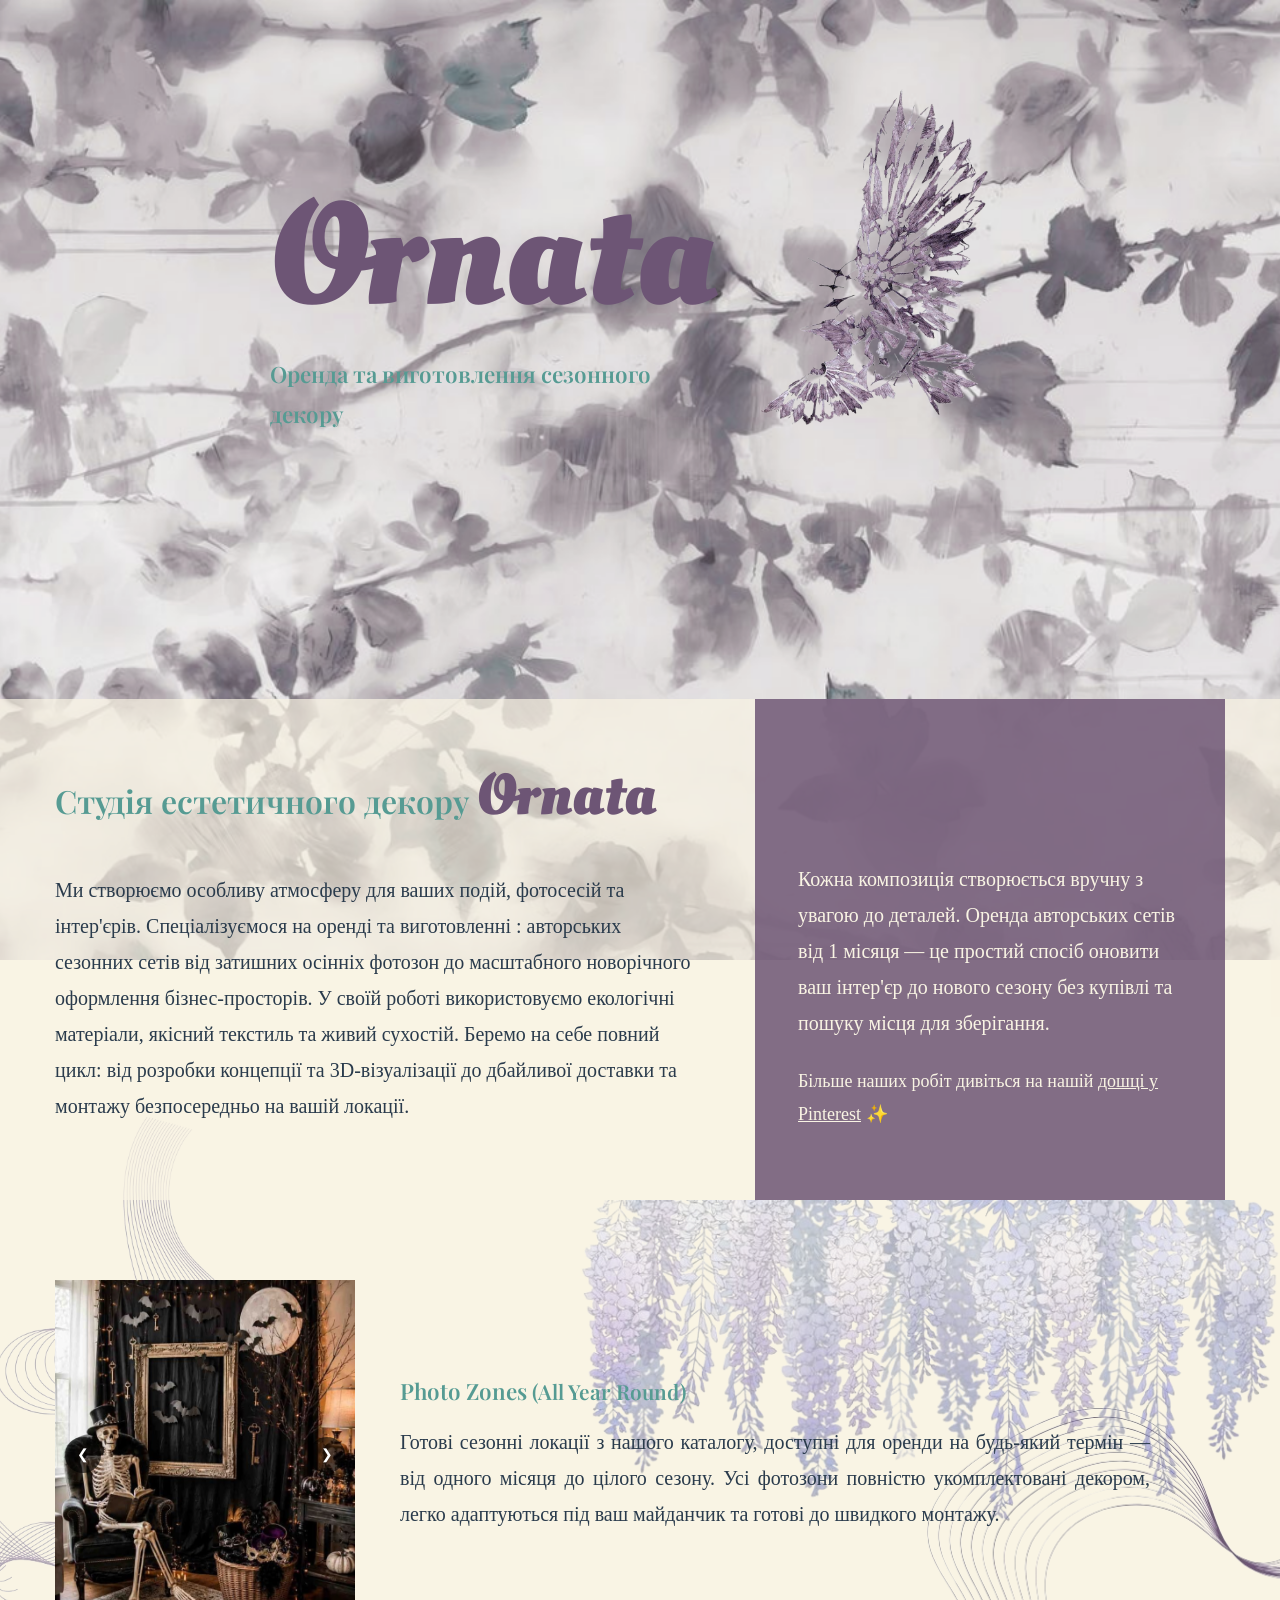
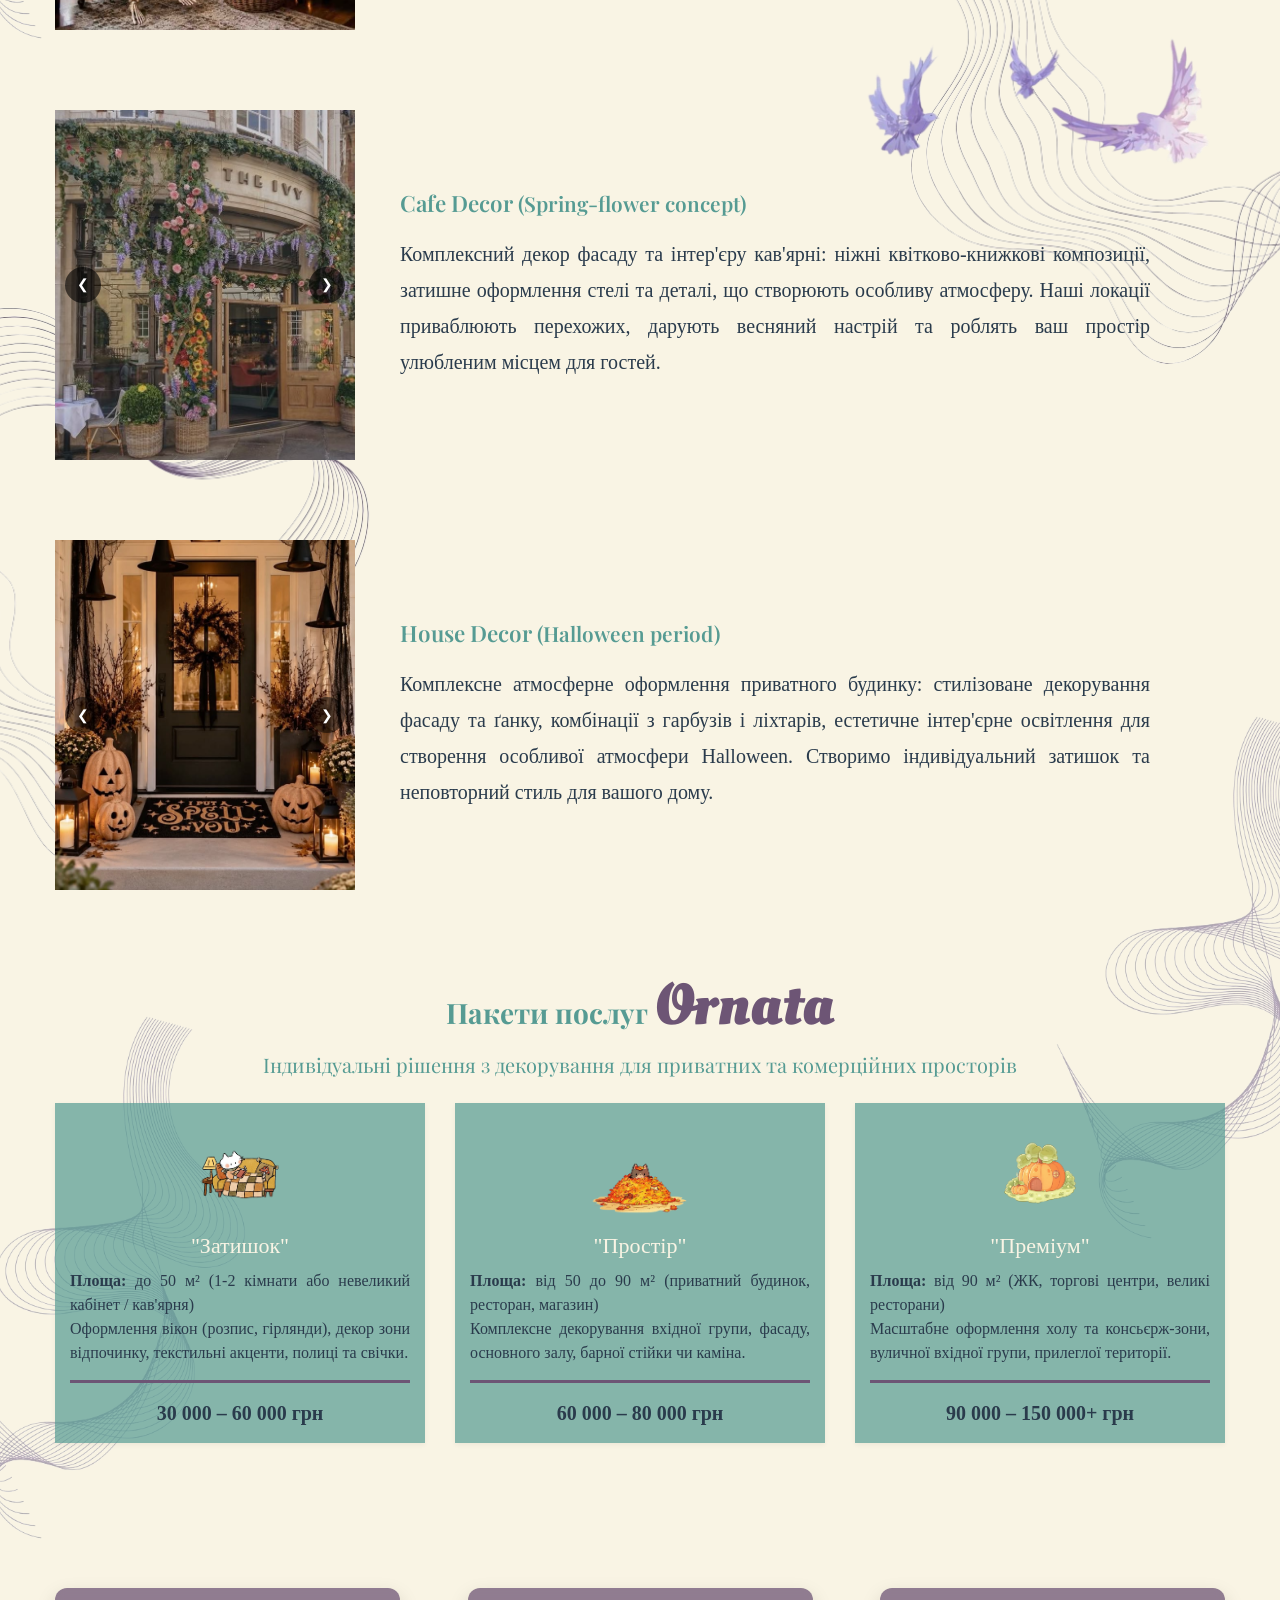
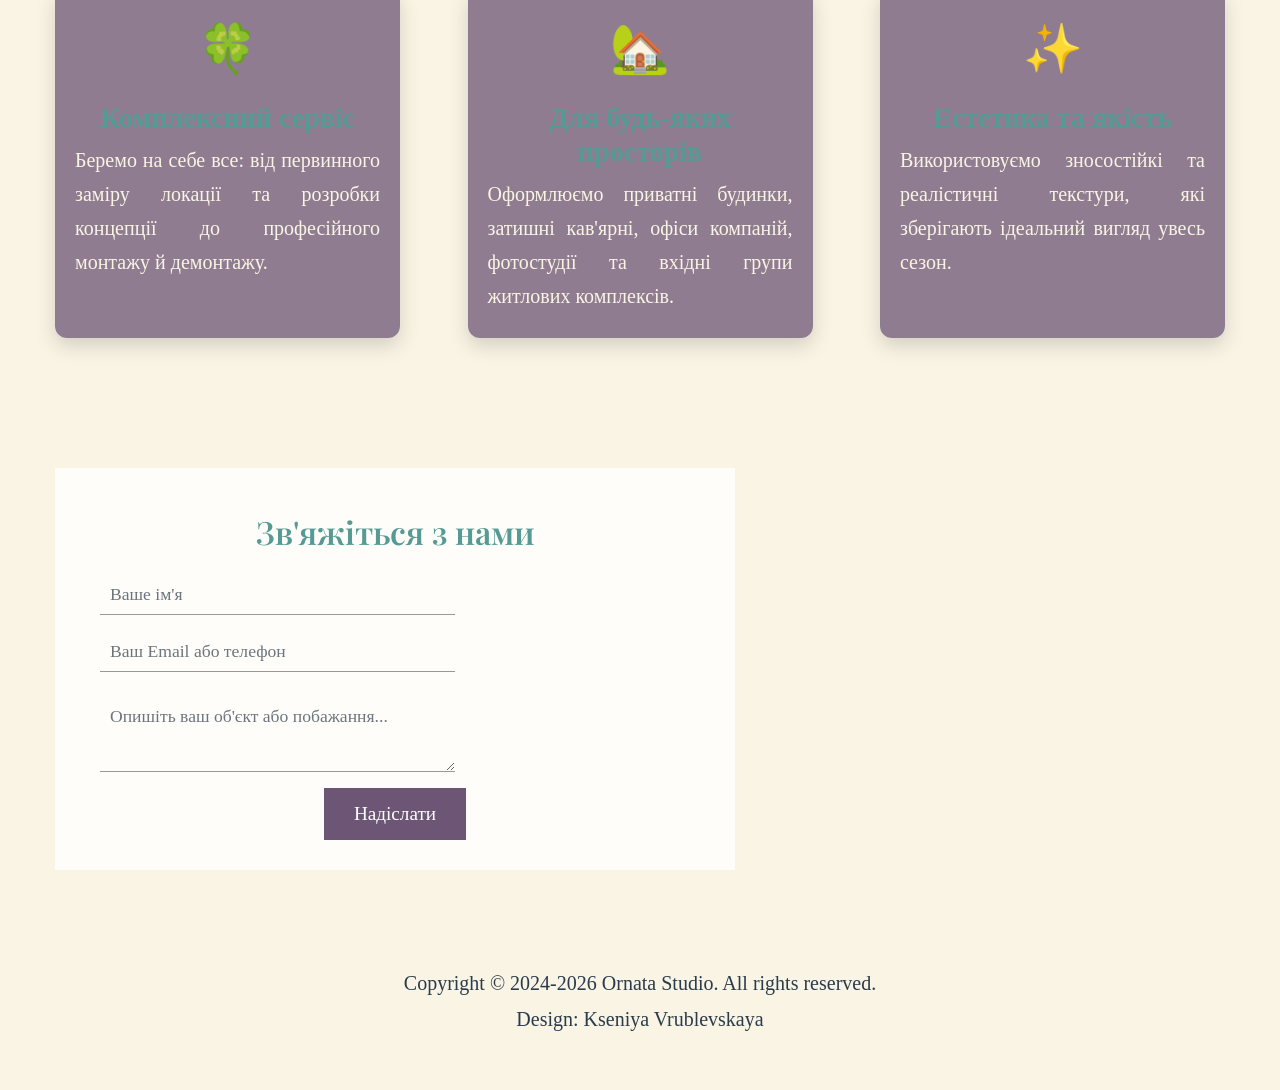
==== index.html @ 00ef48da "Add files via upload" ====
<!DOCTYPE html>
<html lang="uk">
  <head>
    <meta charset="UTF-8" />
    <meta name="viewport" content="width=device-width, initial-scale=1.0" />
    <meta http-equiv="X-UA-Compatible" content="ie=edge" />
    <link rel="stylesheet" href="https://fonts.googleapis.com/css?family=Open+Sans:400,600" />
    <link rel="preconnect" href="https://fonts.googleapis.com">
<link rel="preconnect" href="https://fonts.gstatic.com" crossorigin>
<link href="https://fonts.googleapis.com/css2?family=Oleo+Script+Swash+Caps:wght@700&display=swap" rel="stylesheet">
    <link rel="stylesheet" href="css/bootstrap.min.css" />
	<link rel="preconnect" href="https://fonts.googleapis.com">
<link rel="preconnect" href="https://fonts.gstatic.com" crossorigin>
<link href="https://fonts.googleapis.com/css2?family=Playfair+Display:ital,wght@0,400..900;1,400..900&display=swap" rel="stylesheet">
    <link rel="stylesheet" href="css/templatemo-style.css" />
    <title>Ornata</title>
    
<!--
Ornata
-->
  </head>
  <body>
    <!-- Welcome Section -->
    <section id="tmWelcome" class="parallax-window" data-parallax="scroll" data-image-src="img/Ornatabackground.png">
      <div class="container-fluid tm-brand-container-outer">
        <div class="row">
          <div class="col-12">
            <!-- Logo -->
            <div class="mx-auto text-#569b93; tm-brand-container-inner">
              <div class="tm-brand-container text-center" style="display: flex; align-items: center; justify-content: center; gap: 30px;">
                <div class="tm-brand-container text-center" style="display: flex; align-items: center; justify-content: center; gap: 40px;">
                <div style="display: block; text-align: left;">
                    <h1 class="tm-brand-name">Ornata</h1>
                    <p class="tm-brand-description mb-0">Оренда та виготовлення сезонного декору</p>
                </div>
                <img src="img/Ornata logo.png" alt="Ornata Logo" style="max-height: 350px; width: auto; flex-shrink: 0; margin-top: -80px;">
            </div>
              </div>
            </div>
          </div>
        </div>

     <div style="background-color: #f9f4e4B0;" class= "tm-welcome-container">
        <div class="container-fluid">
          <div class="row h-100">
            <!-- Welcome Text -->
            <!-- White transparent bg -->
            <div class="col-md-7 tm-welcome-left-col">
              <div class="tm-welcome-left">
                <h2 class="tm-welcome-title">Студія естетичного декору <span class="brand-accent">Ornata</span></h2>
                <p class="pb-0">
                  Ми створюємо особливу атмосферу для ваших подій, фотосесій та інтер'єрів. Спеціалізуємося на оренді та виготовленні : авторських сезонних сетів від затишних осінніх фотозон до масштабного новорічного оформлення бізнес-просторів.
                   У своїй роботі використовуємо екологічні матеріали, якісний текстиль та живий сухостій. 
				   Беремо на себе повний цикл: від розробки концепції та 3D-візуалізації до дбайливої доставки та монтажу безпосередньо на вашій локації.
				   </p>
              </div>
            </div>
            <!-- Brown bg -->
            <div class="col-md-5"> 
              <div class="tm-welcome-right">
			   <i class="fas fa-4x fa-address-card p-3 tm-welcome-icon"></i>
                <p class="mb-0">
                 Кожна композиція створюється вручну з увагою до деталей. 
				 Оренда авторських сетів від 1 місяця — це простий спосіб оновити ваш інтер'єр до нового сезону без купівлі та пошуку місця для зберігання.
        <p class="mt-4 mb-0" style="font-size: 18px;">
            Більше наших робіт дивіться на нашій <a href="https://pin.it/2Iw46iLky" target="_blank" style="color: #f9f4e4; text-decoration: underline;">дошці у Pinterest</a> ✨
        </p>
    </div>
</div>
                </p>
              </div>
            </div>
          </div>
        </div>
      </div>
    </section>
    <!-- End Welcome section -->

    <!-- Portfolio section -->
    <section id="tmPortfolio">
      <div class="container-fluid">
        <div class="row">
          <div class="col-12">
           <div class="tm-portfolio-item">
  <!-- Блок слайдера #1 -->
  <div class="tm-portfolio-name text-white p-0 position-relative" style="overflow: hidden; width: 300px; height: 350px; min-width: 300px;">
    
    <!-- Слайд 1 -->
    <div class="mySlides-1" style="display: block; width: 100%; height: 100%;">
      <img src="img/9-11.jpg" style="width: 100%; height: 100%; object-fit: cover;">
    </div>

    <!-- Слайд 2 -->
    <div class="mySlides-1" style="display: none; width: 100%; height: 100%;">
      <img src="img/12-2.jpg" style="width: 100%; height: 100%; object-fit: cover;">
    </div>

    <!-- Слайд 3 -->
    <div class="mySlides-1" style="display: none; width: 100%; height: 100%;">
      <img src="img/3-5.jpg" style="width: 100%; height: 100%; object-fit: cover;">
    </div>

    <!-- Слайд 4 -->
    <div class="mySlides-1" style="display: none; width: 100%; height: 100%;">
      <img src="img/6-8.jpg" style="width: 100%; height: 100%; object-fit: cover;">
    </div>

    <!-- Стрелка ВЛЕВО -->
    <button type="button" onclick="plusSlides(-1, 1)" style="position: absolute; top: 50%; left: 10px; transform: translateY(-50%); background: rgba(0,0,0,0.6); color: white; border: none; border-radius: 50%; width: 36px; height: 36px; cursor: pointer; z-index: 10; font-size: 14px; line-height: 1;">
      &#10094;
    </button>

    <!-- Стрелка ВПРАВО -->
    <button type="button" onclick="plusSlides(1, 1)" style="position: absolute; top: 50%; right: 10px; transform: translateY(-50%); background: rgba(0,0,0,0.6); color: white; border: none; border-radius: 50%; width: 36px; height: 36px; cursor: pointer; z-index: 10; font-size: 14px; line-height: 1;">
      &#10095;
    </button>

  </div>

  <div class="tm-portfolio-description">
                <h3 class="tm-brand-description">
                  Photo Zones
                  <span class="tm-title-small">(All Year Round)</span>
                </h3>
                <p class="mb-0">
                 Готові сезонні локації з нашого каталогу, доступні для оренди на будь-який термін — від одного місяця до цілого сезону. 
				 Усі фотозони повністю укомплектовані декором, легко адаптуються під ваш майданчик та готові до швидкого монтажу.
                </p>
              </div>
            </div>

            <div class="tm-portfolio-item">
    
    <!-- блок с каруселью #2 -->
    <div class="tm-portfolio-name text-white p-0 position-relative" style="overflow: hidden; width: 300px; height: 350px; min-width: 300px;">
      
      <!-- Слайд 1 -->
      <div class="mySlides-2" style="display: block; width: 100%; height: 100%;">
        <img src="img/sp4.jpg" style="width: 100%; height: 350px; object-fit: cover;">
      </div>

      <!-- Слайд 2 -->
      <div class="mySlides-2" style="display: none; width: 100%; height: 100%;">
        <img src="img/sp2.jpg" style="width: 100%; height: 350px; object-fit: cover;">
      </div>

      <!-- Слайд 3 -->
      <div class="mySlides-2" style="display: none; width: 100%; height: 100%;">
        <img src="img/sp3.jpg" style="width: 100%; height: 350px; object-fit: cover;">
      </div>

      <!-- Слайд 4 -->
      <div class="mySlides-2" style="display: none; width: 100%; height: 100%;">
        <img src="img/sp1.jpg" style="width: 100%; height: 350px; object-fit: cover;">
      </div>

      <!-- Стрелка ВЛЕВО -->
      <button type="button" onclick="plusSlides(-1, 2)" style="position: absolute; top: 50%; left: 10px; transform: translateY(-50%); background: rgba(0,0,0,0.6); color: white; border: none; border-radius: 50%; width: 36px; height: 36px; cursor: pointer; z-index: 10; font-size: 14px; line-height: 1;">
        &#10094;
      </button>

      <!-- Стрелка ВПРАВО -->
      <button type="button" onclick="plusSlides(1, 2)" style="position: absolute; top: 50%; right: 10px; transform: translateY(-50%); background: rgba(0,0,0,0.6); color: white; border: none; border-radius: 50%; width: 36px; height: 36px; cursor: pointer; z-index: 10; font-size: 14px; line-height: 1;">
        &#10095;
      </button>
	  </div>

    <div class="tm-portfolio-description">
        <h3 class="tm-brand-description">
            Cafe Decor 
            <span class="tm-title-small">(Spring-flower сoncept)</span>
        </h3>
        <p class="mb-0">
		Комплексний декор фасаду та інтер'єру кав'ярні: ніжні квітково-книжкові композиції,
		затишне оформлення стелі та деталі, що створюють особливу атмосферу. 
		Наші локації приваблюють перехожих, дарують весняний настрій та роблять ваш простір улюбленим місцем для гостей.
		</p>
    </div>
</div>

            <div class="tm-portfolio-item">

            <!-- блок с каруселью 3 -->
<div class="tm-portfolio-name text-white p-0 position-relative" style="overflow: hidden; width: 300px; height: 350px; min-width: 300px;">

    <!-- Слайд 1 -->
    <div class="mySlides-3" style="display: block; width: 100%; height: 100%;">
        <img src="img/Halloween front door.jpg" style="width: 100%; height: 350px; object-fit: cover;">
    </div>

    <!-- Слайд 2 -->
    <div class="mySlides-3" style="display: none; width: 100%; height: 100%;">
        <img src="img/Halloween TV stand.jpg" style="width: 100%; height: 350px; object-fit: cover;">
    </div>

    <!-- Слайд 3 -->
    <div class="mySlides-3" style="display: none; width: 100%; height: 100%;">
        <img src="img/Halloween Tree Decorations.jpg" style="width: 100%; height: 350px; object-fit: cover;">
    </div>
	
	 <!-- Слайд 4 -->
      <div class="mySlides-3" style="display: none; width: 100%; height: 100%;">
        <img src="img/Halloween room.jpg" style="width: 100%; height: 350px; object-fit: cover;">
      </div>
	  
	  <!-- Слайд 5 -->
      <div class="mySlides-3" style="display: none; width: 100%; height: 100%;">
        <img src="img/Halloween Outdoor.jpg" style="width: 100%; height: 350px; object-fit: cover;">
      </div>

    <!-- Стрелка ВЛЕВО -->
<button type="button" onclick="plusSlides(-1, 3)" style="position: absolute; top: 50%; left: 10px; transform: translateY(-50%); width: 36px; height: 36px; min-width: 36px; min-height: 36px; border-radius: 50%; background: rgba(0,0,0,0.5); color: white; border: none; outline: none; display: flex; align-items: center; justify-content: center; font-size: 14px; cursor: pointer; z-index: 10; box-sizing: border-box;">
    &#10094;
</button>

<!-- Стрелка ВПРАВО -->
<button type="button" onclick="plusSlides(1, 3)" style="position: absolute; top: 50%; right: 10px; transform: translateY(-50%); width: 36px; height: 36px; min-width: 36px; min-height: 36px; border-radius: 50%; background: rgba(0,0,0,0.5); color: white; border: none; outline: none; display: flex; align-items: center; justify-content: center; font-size: 14px; cursor: pointer; z-index: 10; box-sizing: border-box;">
    &#10095;
</button>

     </div>
              <div class="tm-portfolio-description">
                <h3 class="tm-brand-description">
                  House Decor
                  <span class="tm-title-small">(Halloween period)</span>
                </h3>
                <p class="mb-0">
                 Комплексне атмосферне оформлення приватного будинку: стилізоване декорування фасаду та ґанку, 
				 комбінації з гарбузів і ліхтарів, естетичне інтер'єрне освітлення для створення особливої атмосфери Halloween. 
				 Створимо індивідуальний затишок та неповторний стиль для вашого дому.
                </p>
              </div>
            </div>

            <!-- Блок пакетів послуг -->
		<div style="width: 100%; margin-top: 30px; margin-bottom: 20px; text-align: center;">
    <h2 style="font-size: 28px; font-weight: bold; margin-bottom: 5px;">Пакети послуг  <span class="brand-accent">Ornata</span></h2>
    <p style="color: #777; font-size: 15px; margin: 0;">
        <p <span class="brand-accent-playfair">Індивідуальні рішення з декорування для приватних та комерційних просторів</span></p>
    </p>
</div>
<div class="tm-portfolio-item" style="display: flex; justify-content: space-between; gap: 30px; width: 100%; align-items: stretch; margin-bottom: 50px;">

    <!-- Пакет 1: Затишок -->
<div class="tm-price-card">
    <div class="tm-price-card-img-box">
        <img src="img/Cozy.png" alt="Затишок" class="tm-price-card-img">
    </div>
    <h3 class="tm-price-card-title"><span class="tm-price-title-color">"Затишок"</span></h3>
    <p class="tm-price-card-text">
        <strong>Площа:</strong> до 50 м² (1-2 кімнати або невеликий кабінет / кав'ярня)<br>
        Оформлення вікон (розпис, гірлянди), декор зони відпочинку, текстильні акценти, полиці та свічки.
    </p>
    <div class="tm-price-card-footer">
        <span class="tm-price-card-price">30 000 – 60 000 грн</span>
    </div>
</div>

   <!-- Пакет 2: Простір -->
<div class="tm-price-card">
    <div class="tm-price-card-img-box">
        <img src="img/Space.png" alt="Простір" class="tm-price-card-img">
    </div>
    <h3 class="tm-price-card-title"><span class="tm-price-title-color">"Простір"</span></h3>
    <p class="tm-price-card-text">
        <strong>Площа:</strong> від 50 до 90 м² (приватний будинок, ресторан, магазин)<br>
        Комплексне декорування вхідної групи, фасаду, основного залу, барної стійки чи каміна.
    </p>
    <div class="tm-price-card-footer">
        <span class="tm-price-card-price">60 000 – 80 000 грн</span>
    </div>
</div>

    <!-- Пакет 3: Преміум -->
<div class="tm-price-card">
    <div class="tm-price-card-img-box">
        <img src="img/Premium.png" alt="Преміум" class="tm-price-card-img">
    </div>
    <h3 class="tm-price-card-title"><span class="tm-price-title-color">"Преміум"</span></h3>
    <p class="tm-price-card-text">
        <strong>Площа:</strong> від 90 м² (ЖК, торгові центри, великі ресторани)<br>
        Масштабне оформлення холу та консьєрж-зони, вуличної вхідної групи, прилеглої території.
    </p>
    <div class="tm-price-card-footer">
        <span class="tm-price-card-price">90 000 – 150 000+ грн</span>
    </div>
</div>

</div>
        </div>
      </div>
    </section>
    <!-- End portfolio section -->

    <!-- Contact section -->
    <div id="tmContact" class="parallax-window" data-parallax="scroll" data-image-src="img/Ornatabackground.png">
      <div class="container-fluid">
        <div class="row">
          <div class="col-12">
            <div class="tm-contact-items-container">
              <div class="tm-contact-item">
                <div style="text-align: center; font-size: 3rem; margin-bottom: 10px;">🍀</div>
                <h3 class="mt-3 mb-2">Комплексний сервіс</h3>
                <p class="mb-0">
                  Беремо на себе все: від первинного заміру локації та розробки концепції до професійного монтажу й демонтажу.
                </p>
              </div>
			  
              <div class="tm-contact-item">
                <div style="text-align: center; font-size: 3rem; margin-bottom: 10px;">🏡</div>
                <h3 class="mt-3 mb-2">Для будь-яких просторів</h3>
                <p class="mb-0">
                  Оформлюємо приватні будинки, затишні кав'ярні, офіси компаній, фотостудії та вхідні групи житлових комплексів.
                </p>
              </div>

              <div class="tm-contact-item">
                <div style="text-align: center; font-size: 3rem; margin-bottom: 10px;">✨</div>
                <h3 class="mt-3 mb-2">Естетика та якість</h3>
                <p class="mb-0">
                  Використовуємо зносостійкі та реалістичні текстури, які зберігають ідеальний вигляд увесь сезон.
                </p>
              </div>
            </div>
          </div>
        </div>

        <div class="row">
          <div class="col-12">
            <form
              action="index.html"
              method="POST"
              id="tmContactForm"
              class="tm-bg-white-transparent"
            >
			<h2 class="text-center mb-4">Зв'яжіться з нами</h2>
              <div class="form-group">
                <input
                  type="text"
                  id="contact_name"
                  name="contact_name"
                  class="form-control rounded-0 border-top-0 border-right-0 border-left-0"
                  placeholder="Ваше ім'я"
                  required
                />
              </div>
              <div class="form-group">
                <input
                  type="email"
                  id="contact_email"
                  name="contact_email"
                  class="form-control rounded-0 border-top-0 border-right-0 border-left-0"
                  placeholder="Ваш Email або телефон"
                  required
                />
              </div>
              <div class="form-group">
                <textarea
                  rows="2"
                  id="contact_message"
                  name="contact_message"
                  class="form-control rounded-0 border-top-0 border-right-0 border-left-0"
                  placeholder="Опишіть ваш об'єкт або побажання..."
                  required
                ></textarea>
              </div>
              <div class="text-center">
                <button
                  type="submit"
                  class="btn tm-btn-submit rounded-0 text-white"
				  style="background-color: #6d5575; border: none;"
                >
                  Надіслати
                </button>
              </div>
            </form>
          </div>
        </div>
        <!-- row -->
        <div class="row">
          <footer class="col-12">
            <p class="text-center tm-copyright-text">
            Copyright © 2024-2026 Ornata Studio. All rights reserved.
            <br>
            Design: Kseniya Vrublevskaya
			</p>
          </footer>
        </div>
      </div>
      <!-- container -->
    </div>
    <!-- section -->
    <script src="js/jquery.min.js"></script>
    <script src="js/parallax.min.js"></script>
    <script>
let slideIndices = [1, 1, 1, 1];

// Показываем первые картинки во всех слайдерах при загрузке
document.addEventListener("DOMContentLoaded", function() {
  showSlides(1, 1);
  showSlides(1, 2);
  showSlides(1, 3);
});

function plusSlides(n, no) {
  showSlides(slideIndices[no - 1] += n, no);
}

function showSlides(n, no) {
  let slides = document.getElementsByClassName("mySlides-" + no);
  if (slides.length === 0) return;
  if (n > slides.length) { slideIndices[no - 1] = 1; }
  if (n < 1) { slideIndices[no - 1] = slides.length; }
  for (let i = 0; i < slides.length; i++) {
    slides[i].style.display = "none";
  }
  slides[slideIndices[no - 1] - 1].style.display = "block";
}
</script>
  </body>
</html>
---- css/templatemo-style.css ----
/**

Ornata Profile Page

https://templatemo.com/tm-530-mini-profile


Color Codes
------------
purple: #6d5575;
green: #569b93;
text blue: #2a3b4c;
light-beige: #f9f4e4;

*/

html {
  -webkit-font-smoothing: antialiased;
  scroll-behavior: smooth;
}

body {
  font-family: "Georgia", serif;
  font-size: 20px;
  font-weight: 400;
  color: #2a3b4c;
  overflow-x: hidden;
  background-color: #f9f4e4;
background-image: 
        url('../img/Ornata_line.png'), 
        url('../img/Ornata_line2.png'), 
        url('../img/Ornata_line.png'),
        url('../img/Ornata_line2.png'), 
        url('../img/Ornata_line.png');
    
    background-repeat: no-repeat, no-repeat, no-repeat, no-repeat, no-repeat;
    
    background-position: 
        left -180px top 1100px, 
        left -180px top 1900px, 
        left -180px top 2600px,
        right -180px top 1400px, 
        right -200px top 2300px;
        
    background-size: 550px auto, 550px auto, 550px auto, 550px auto, 550px auto;
}
h1.tm-brand-name {
  font-family: "Oleo Script Swash Caps", system-ui;
  font-weight: 800;
  font-size: 150px;
  font-style: normal;
  color: #6d5575;
}

.brand-accent {
  font-family: "Oleo Script Swash Caps", system-ui;
  font-weight: 700;
  font-size: 60px;
  font-style: normal;
  color: #6d5575;
}

h2, .tm-welcome-title, .tm-brand-description {
    font-family: "Playfair Display", serif;
    font-weight: 600;
	color: #569b93;
}	
	.brand-accent-playfair {
    font-family: "Playfair Display", serif;
    font-weight: 400;
	color: #569b93;
}

.tm-price-title-color {
    color: #f9f4e4;
}

a,
button {
  transition: all 0.3s ease;
}

a:hover {
  text-decoration: none;
}

.container-fluid {
  max-width: 1200px;
}

.tm-bg-black-transparent {
  background-color: rgba(0, 0, 0, 0.5);
}

.tm-bg-white-transparent {
  background-color: rgba(255, 255, 255, 0.8);
}

.tm-bg-green {
  background-color: #98cb00;
}

.tm-bg-orange {
  background-color: #cc6733;
}

.tm-bg-blue {
  background-color: #3398cc;
}

.tm-bg-dark-gray {
  background-color: #676767;
}

/*
  Welcome section
*/
#tmWelcome {
  position: relative;
  display: flex;
  align-items: center;
  justify-content: center;
}

.tm-brand-container-outer {
  margin-top: -600px;
  padding: 120px;
  width: 100%;
}

.tm-brand-container-inner {
  max-width: 580px;
  width: 100%;
  text-align: center;
}

.tm-brand-container {
  padding: 0;
}

.tm-brand-name {
  font-size: 3.8rem;
}

.tm-brand-description {
  font-size: 1.4rem;
}

.parallax-window {
  min-height: 1200px;
  background: transparent;
}

#tmContact {
  min-height: 1197px;
}

.tm-welcome-container {
  min-height: 400px;
  position: absolute;
  bottom: 0;
  left: 0;
  width: 100%;
  display: flex;
  align-items: stretch;
}

.tm-welcome-title {
  margin-bottom: 40px;
}

.tm-welcome-left {
  padding-right: 30px;
  padding-top: 50px;
  padding-bottom: 50px;
}

.tm-welcome-left-col {
  display: flex;
  align-items: center;
}

.tm-welcome-right {
  color: #f9f4e4;
  background-color: #6d5575D9;
  padding: 80px 43px 70px;
  height: 100%;
}

.tm-welcome-icon {
  margin-bottom: 50px;
  display: block;
  text-align: center;
}

/*
  Portfolio section
*/

#tmPortfolio {
  padding-top: 80px;
}

.tm-portfolio-item {
  display: flex;
  align-items: center;
  margin-bottom: 80px;
}

.tm-portfolio-name {
  width: 330px;
  height: 220px;
  font-size: 2rem;
  padding: 70px 95px;
  display: flex;
  align-items: center;
  text-align: center;
}

.tm-portfolio-description {
  width: calc(100% - 330px);
  padding: 20px 45px;
  text-align: justify;
}

.tm-portfolio-description h3 {
  margin-bottom: 20px;
}

.tm-text-green {
  color: #98cb00;
}

.tm-text-orange {
  color: #cc6733;
}

.tm-text-blue {
  color: #3398cc;
}

.tm-text-dark-gray {
  color: #676767;
}

.tm-price-card {
    flex: 1;
    background: #569b93B5;
    padding: 15px;
    box-shadow: 0 2px 5px rgba(0,0,0,0.05);
}

.tm-price-card-img-box {
    text-align: center;
    height: 110px;
    display: flex;
    align-items: center;
    justify-content: center;
	margin-bottom: 5px;
}

.tm-price-card-img {
    max-height: 100px;
    width: auto;
    object-fit: contain;
}

.tm-price-card-title {
    text-align: center;
    font-size: 22px;
    margin-bottom: 10px;
}

.tm-price-card-text {
    font-size: 16px;
    margin-bottom: 15px;
    line-height: 1.5;
	text-align: justify;
}

.tm-price-card-footer {
    border-top: 3px solid #6d5575;
    padding-top: 15px;
    text-align: center;
}

.tm-price-card-price {
    font-size: 20px;
    font-weight: bold;
}

.tm-title-small {
  font-size: 1.3rem;
}

p {
  line-height: 1.8;
}

/*
  Contact section
*/

#tmContact {
  padding-top: 95px;
}

.tm-contact-item {
  width: 33.3334%;
  max-width: 345px;
  height: auto;
  min-height: 280px;
  margin-right: 35px;
  background-color: rgba(109, 85, 117, 0.75) !important;
  backdrop-filter: blur(5px);
  border-radius: 12px;
  padding: 25px 20px !important;                       
  box-shadow: 0 8px 20px rgba(0, 0, 0, 0.15);
}

.tm-contact-item h3 {
    color: #569b93;
    font-weight: bold;
    text-align: center;
}

.tm-contact-item p {
    color: #f9f4e4;
    text-align: justify !important;
    line-height: 1.7;
}

.tm-contact-item:last-child {
  margin-right: 0;
}

.tm-contact-items-container {
  display: flex;
  justify-content: space-between;
  margin-bottom: 130px;
}

.tm-contact-item-icon {
  margin-bottom: 45px;
  width: 100%;
  height: 160px;
  display: flex;
  align-items: center;
  justify-content: center;
}

#tmContactForm {
  width: 100%;
  max-width: 680px;
  padding: 45px 45px 30px;
  margin-bottom: 95px;
}

.form-group {
  max-width: 355px;
}

.form-control {
  background: transparent;
  border-color: #999999;
  padding: 15px 10px;
  font-size: 1.1rem;
  margin-bottom: 10px;
}

.tm-btn-submit {
  background-color: #999999;
  padding: 12px 30px;
  font-size: 1.2rem;
}

.tm-btn-submit:focus,
.tm-btn-submit:hover {
  background-color: #676767;
}

.tm-copyright-text {
  margin-bottom: 30px;
}

.tm-link {
  color: #676767;
}

@media (max-width: 1054px) {
  .tm-contact-item-icon {
    margin-bottom: 15px;
  }
}

@media (max-width: 991px) {
  .tm-contact-items-container {
    flex-direction: column;
  }

  .tm-contact-item {
    width: auto;
    max-width: 680px;
    min-height: 0;
    margin-left: auto;
    margin-right: auto;
    margin-bottom: 30px;
  }

  .tm-contact-item:last-child {
    margin-right: auto;
    margin-bottom: 0;
  }

  #tmContactForm {
    margin-left: auto;
    margin-right: auto;
  }
}

@media (max-width: 730px) {
  .tm-portfolio-item {
    flex-direction: column;
  }

  .tm-portfolio-name {
    justify-content: center;
  }

  .tm-portfolio-name,
  .tm-portfolio-description {
    width: 100%;
  }

  .tm-portfolio-description {
    padding: 20px 30px;
  }
}

@media (max-width: 572px) {
  .tm-brand-container {
    padding: 45px;
  }
}

@media (max-width: 443px) {
  .tm-brand-name {
    font-size: 3rem;
  }

  .tm-brand-container {
    padding: 25px;
  }
}

#tmPortfolio::before {
    content: "";
    position: absolute;
    left: auto;
	right: 0;
    top: 0;
    width: 700px;
    height: 700px;
    background-image: url('../img/tree.png');
    background-repeat: no-repeat;
    background-size: contain;
	opacity: 0.5;
    z-index: 0; 
}

#tmPortfolio {
    position: relative;
}

#tmPortfolio::after {
    content: "";
    position: absolute;
    right: 20px;
    top: 400px;
    width: 400px;
    height: 200px;    
    background-image: url('../img/birds.png');
    background-repeat: no-repeat;
    background-size: contain;
    opacity: 0.9;
    z-index: 1;
}

#tmPortfolio {
    position: relative;
}
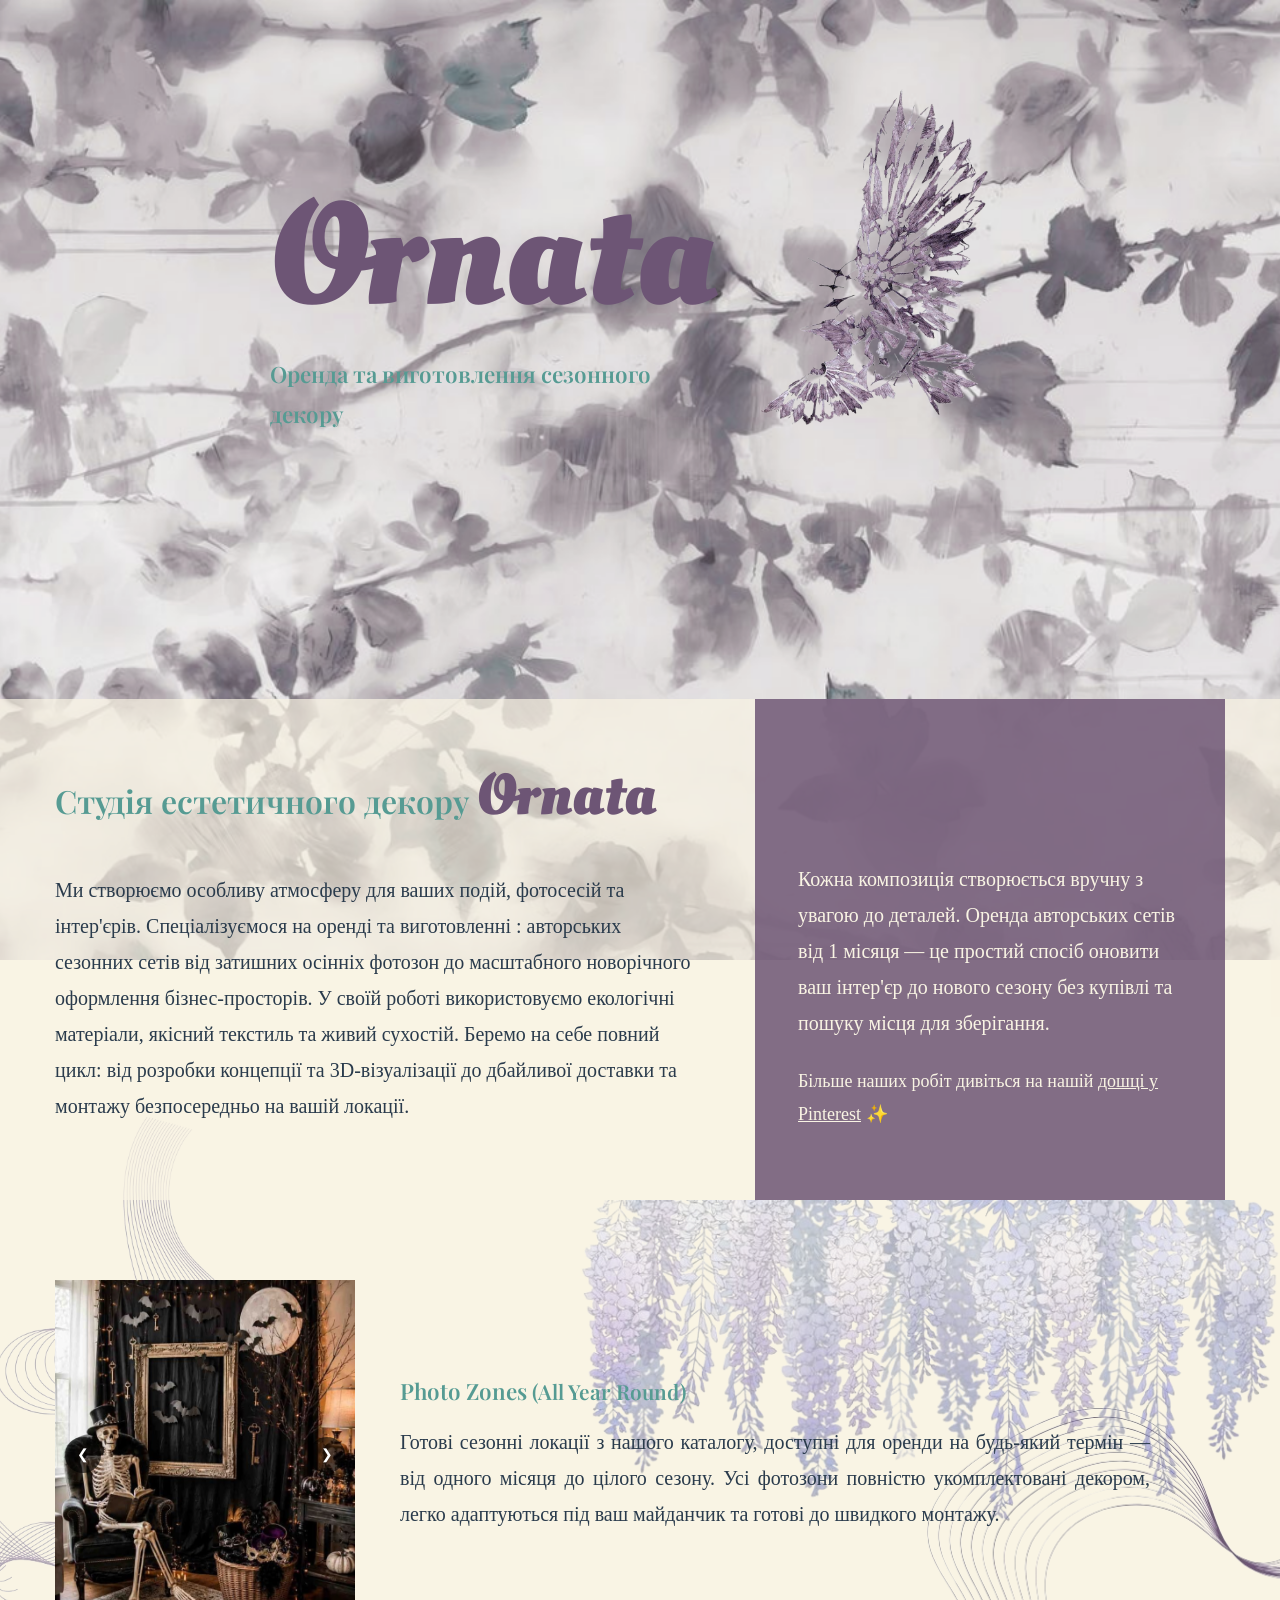
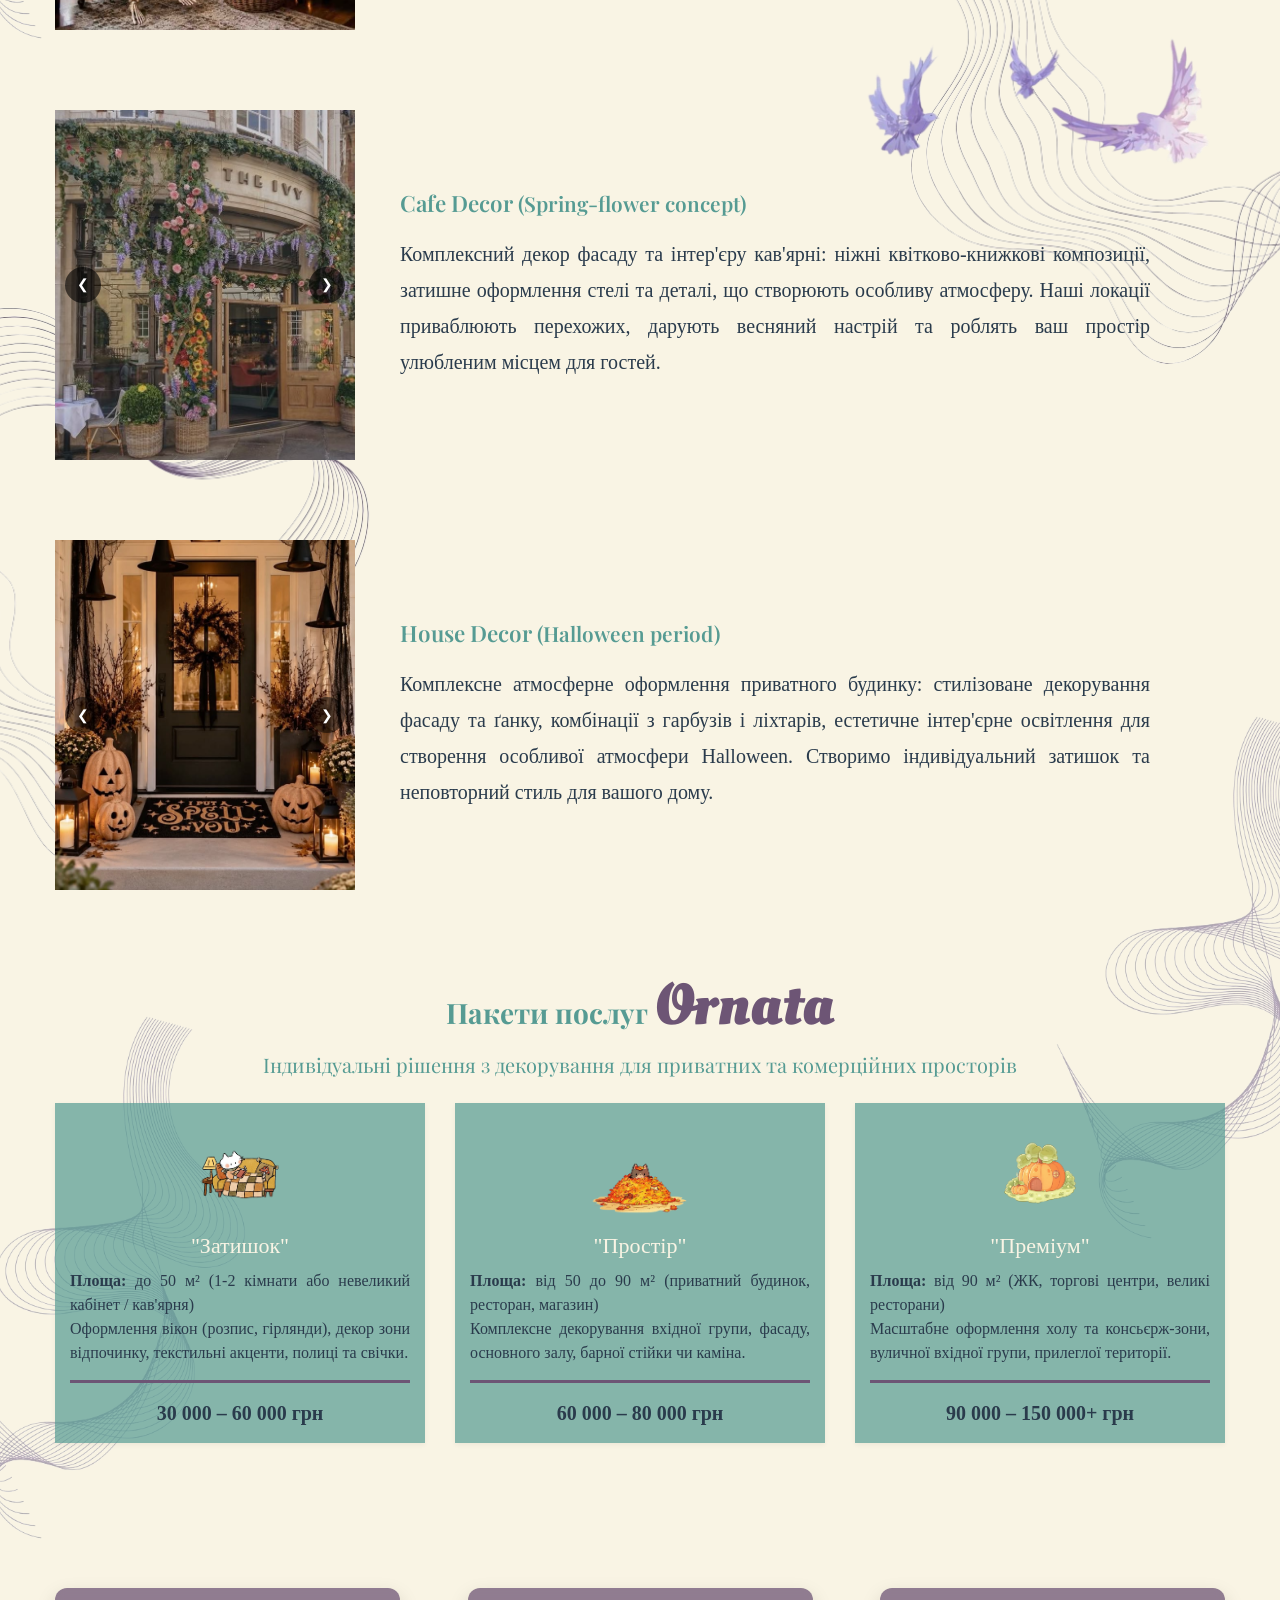
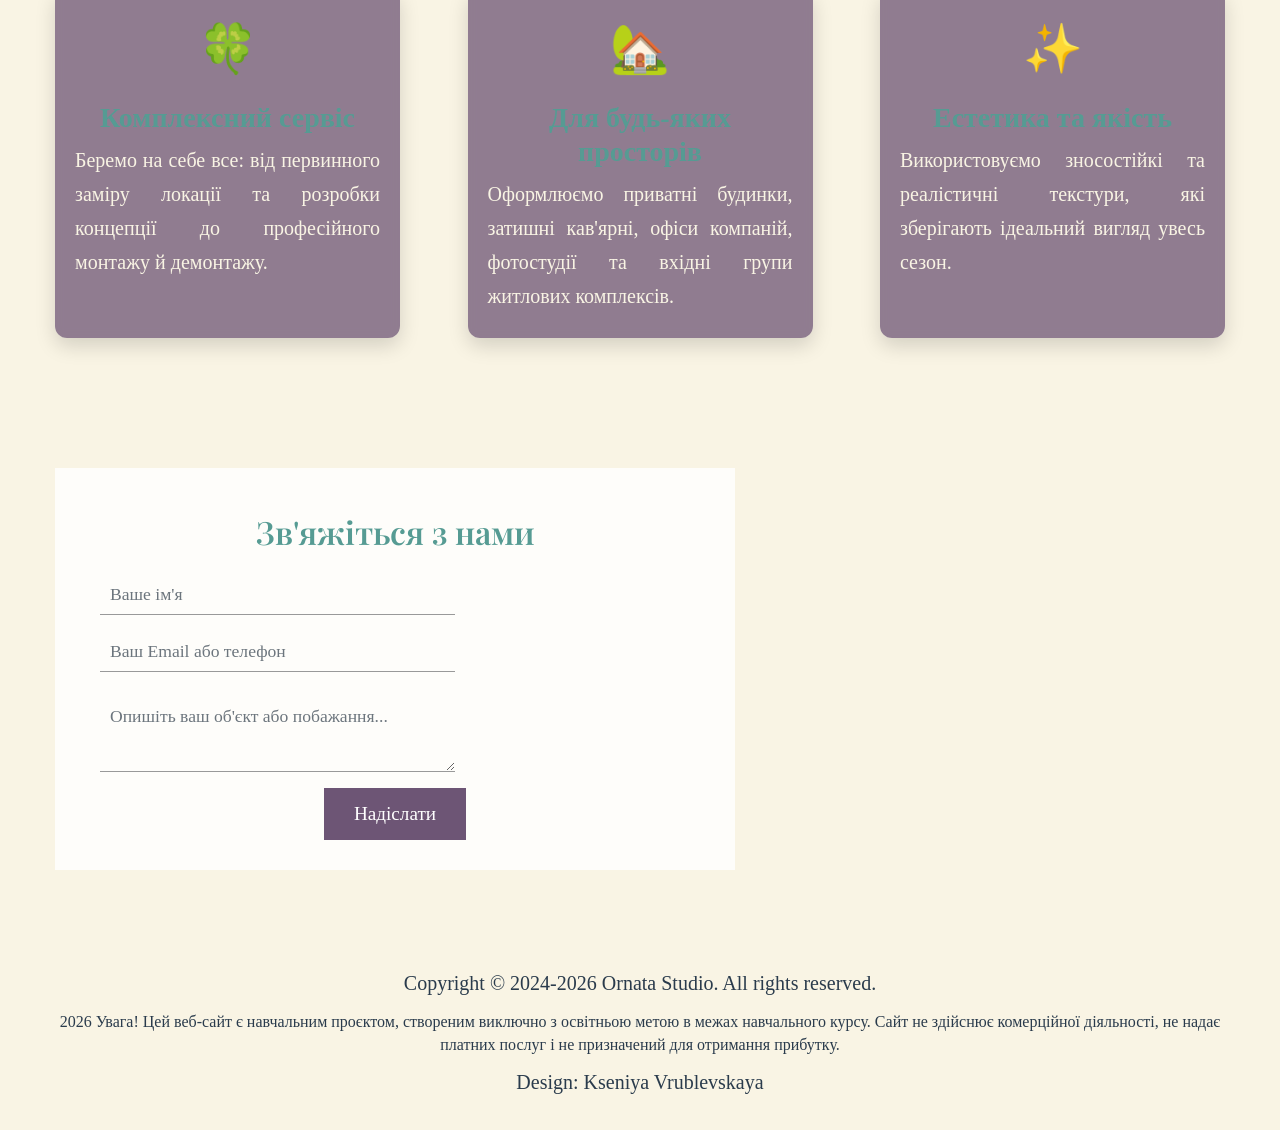
==== commit 9c405f08: "Add files via upload" ====
--- a/index.html
+++ b/index.html
@@ -381,9 +381,11 @@
           <footer class="col-12">
             <p class="text-center tm-copyright-text">
             Copyright © 2024-2026 Ornata Studio. All rights reserved.
-            <br>
-            Design: Kseniya Vrublevskaya
-			</p>
+           <small style="display: block; margin-top: 10px; line-height: 1.4;">
+        2026 Увага! Цей веб-сайт є навчальним проєктом, створеним виключно з освітньою метою в межах навчального курсу. Сайт не здійснює комерційної діяльності, не надає платних послуг і не призначений для отримання прибутку.
+           </small>
+           <span style="display: block; margin-top: 8px;">Design: Kseniya Vrublevskaya</span>
+            </p>
           </footer>
         </div>
       </div>
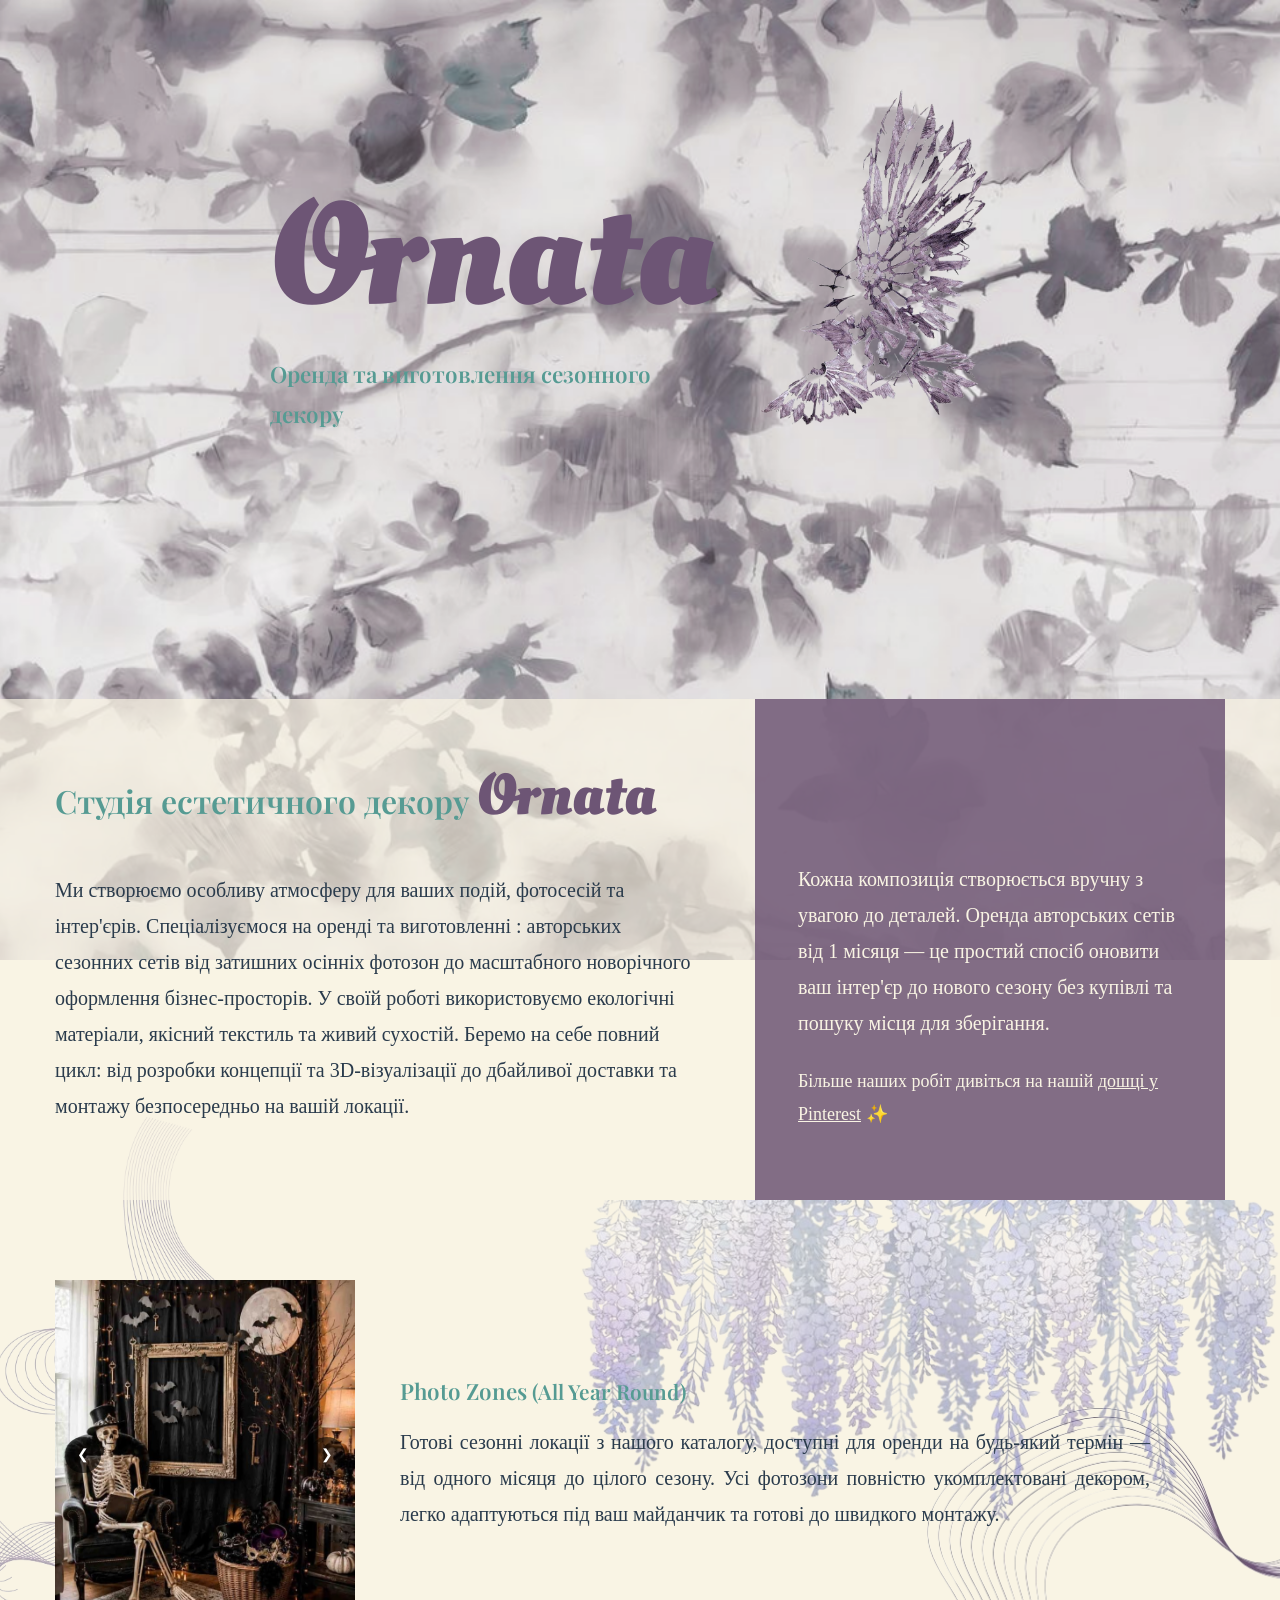
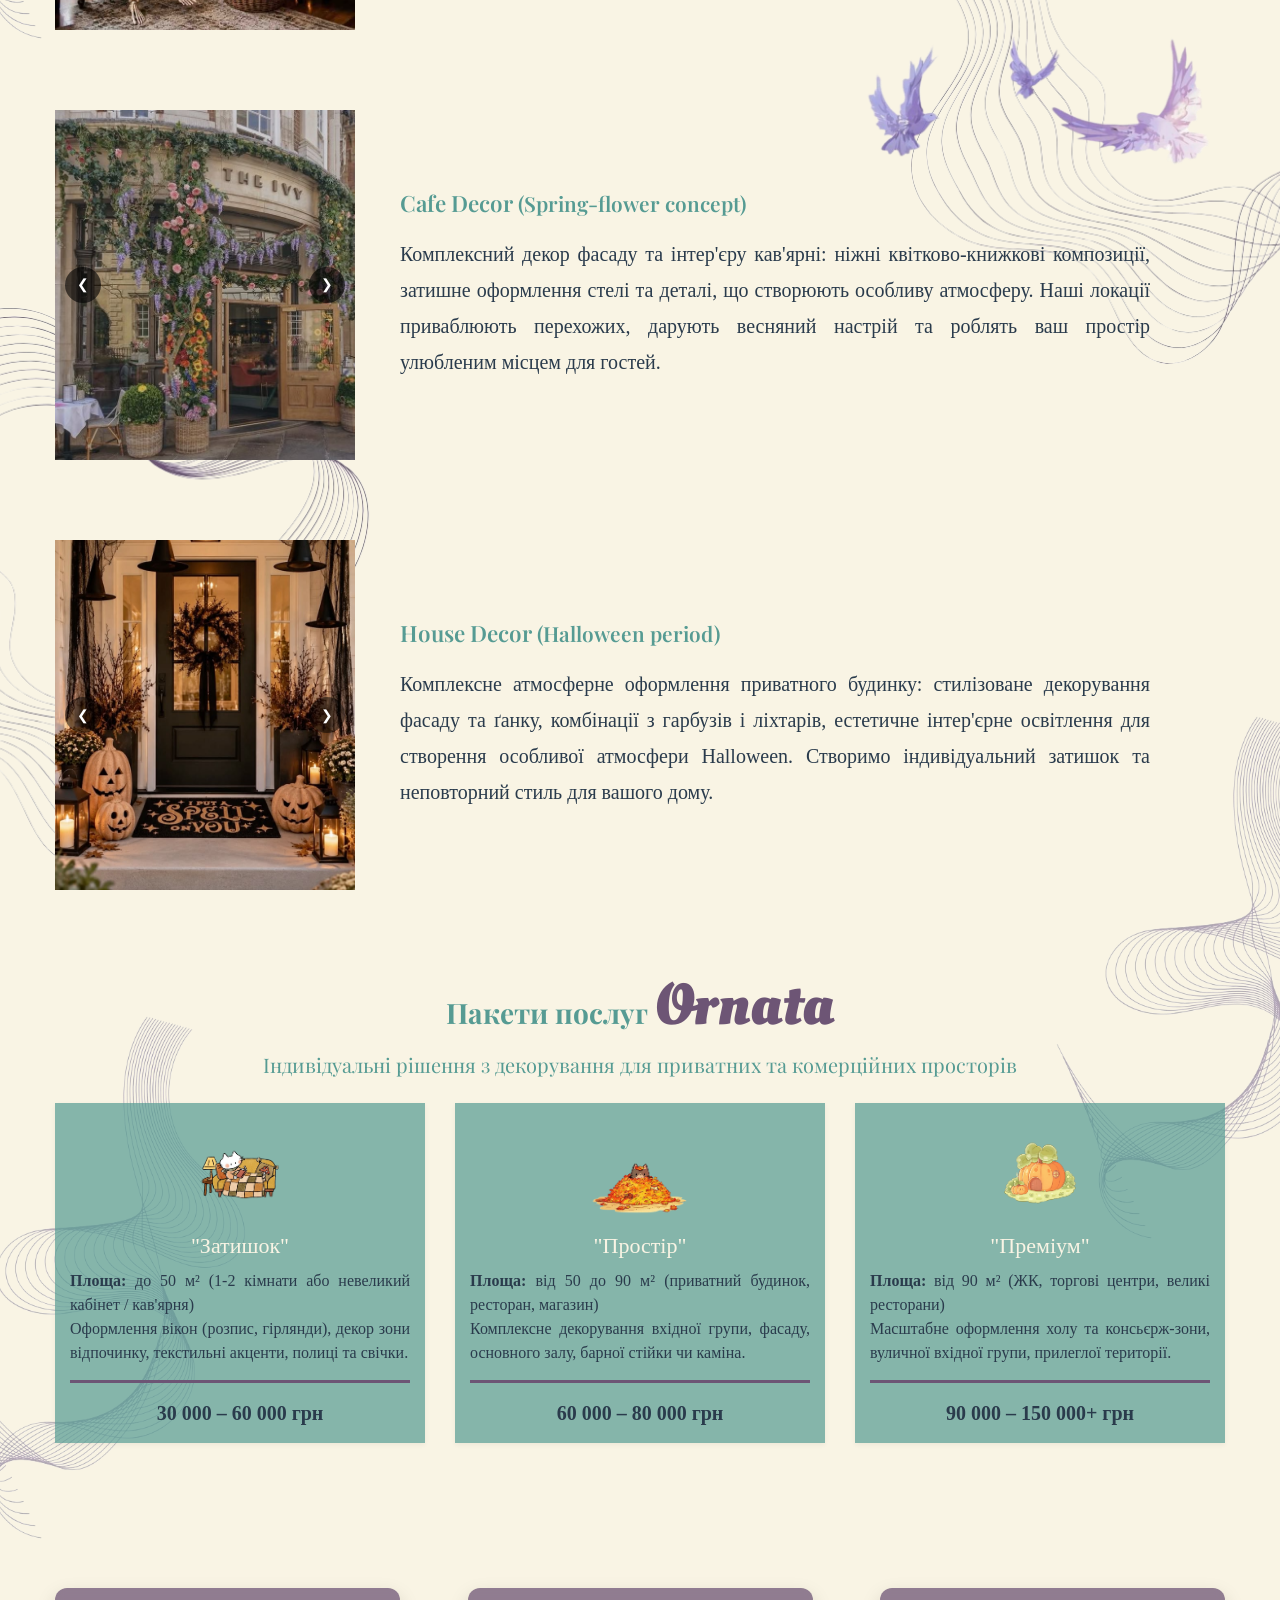
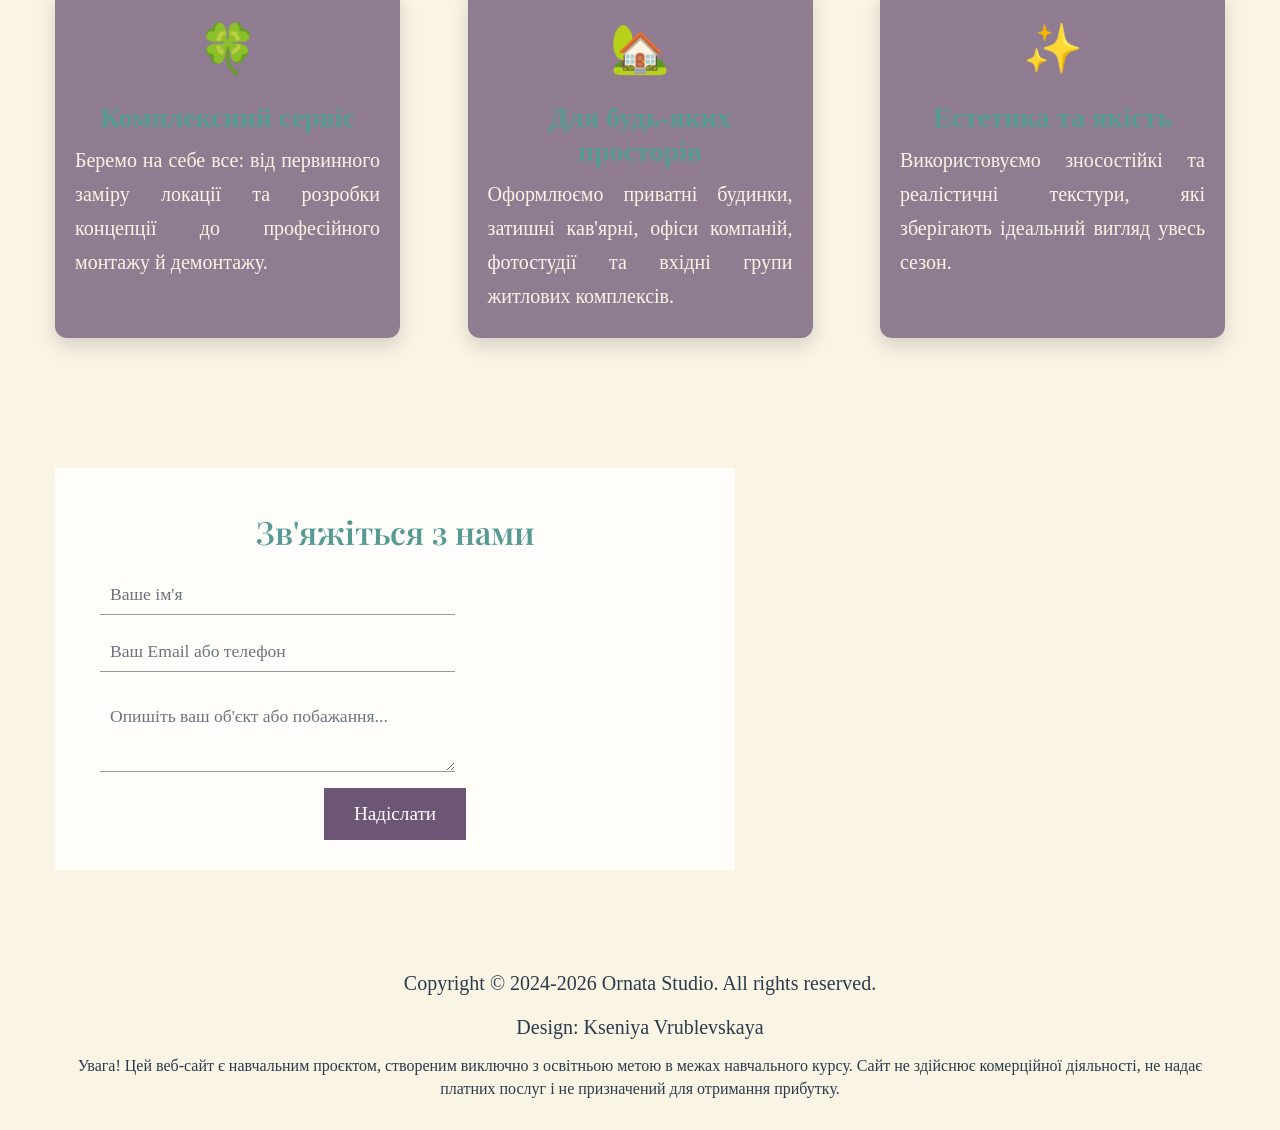
==== commit abfe3185: "Update print statement from 'Hello' to 'Goodbye'" ====
--- a/index.html
+++ b/index.html
@@ -1,6 +1,15 @@
 <!DOCTYPE html>
 <html lang="uk">
   <head>
+	  <!-- Google tag (gtag.js) -->
+<script async src="https://www.googletagmanager.com/gtag/js?id=G-9XRPGL5DS2"></script>
+<script>
+  window.dataLayer = window.dataLayer || [];
+  function gtag(){dataLayer.push(arguments);}
+  gtag('js', new Date());
+
+  gtag('config', 'G-9XRPGL5DS2');
+</script>
     <meta charset="UTF-8" />
     <meta name="viewport" content="width=device-width, initial-scale=1.0" />
     <meta http-equiv="X-UA-Compatible" content="ie=edge" />
@@ -381,10 +390,10 @@
           <footer class="col-12">
             <p class="text-center tm-copyright-text">
             Copyright © 2024-2026 Ornata Studio. All rights reserved.
+				<span style="display: block; margin-top: 8px;">Design: Kseniya Vrublevskaya</span>
            <small style="display: block; margin-top: 10px; line-height: 1.4;">
-        2026 Увага! Цей веб-сайт є навчальним проєктом, створеним виключно з освітньою метою в межах навчального курсу. Сайт не здійснює комерційної діяльності, не надає платних послуг і не призначений для отримання прибутку.
+        Увага! Цей веб-сайт є навчальним проєктом, створеним виключно з освітньою метою в межах навчального курсу. Сайт не здійснює комерційної діяльності, не надає платних послуг і не призначений для отримання прибутку.
            </small>
-           <span style="display: block; margin-top: 8px;">Design: Kseniya Vrublevskaya</span>
             </p>
           </footer>
         </div>
@@ -420,4 +429,4 @@
 }
 </script>
   </body>
-</html>+</html>
